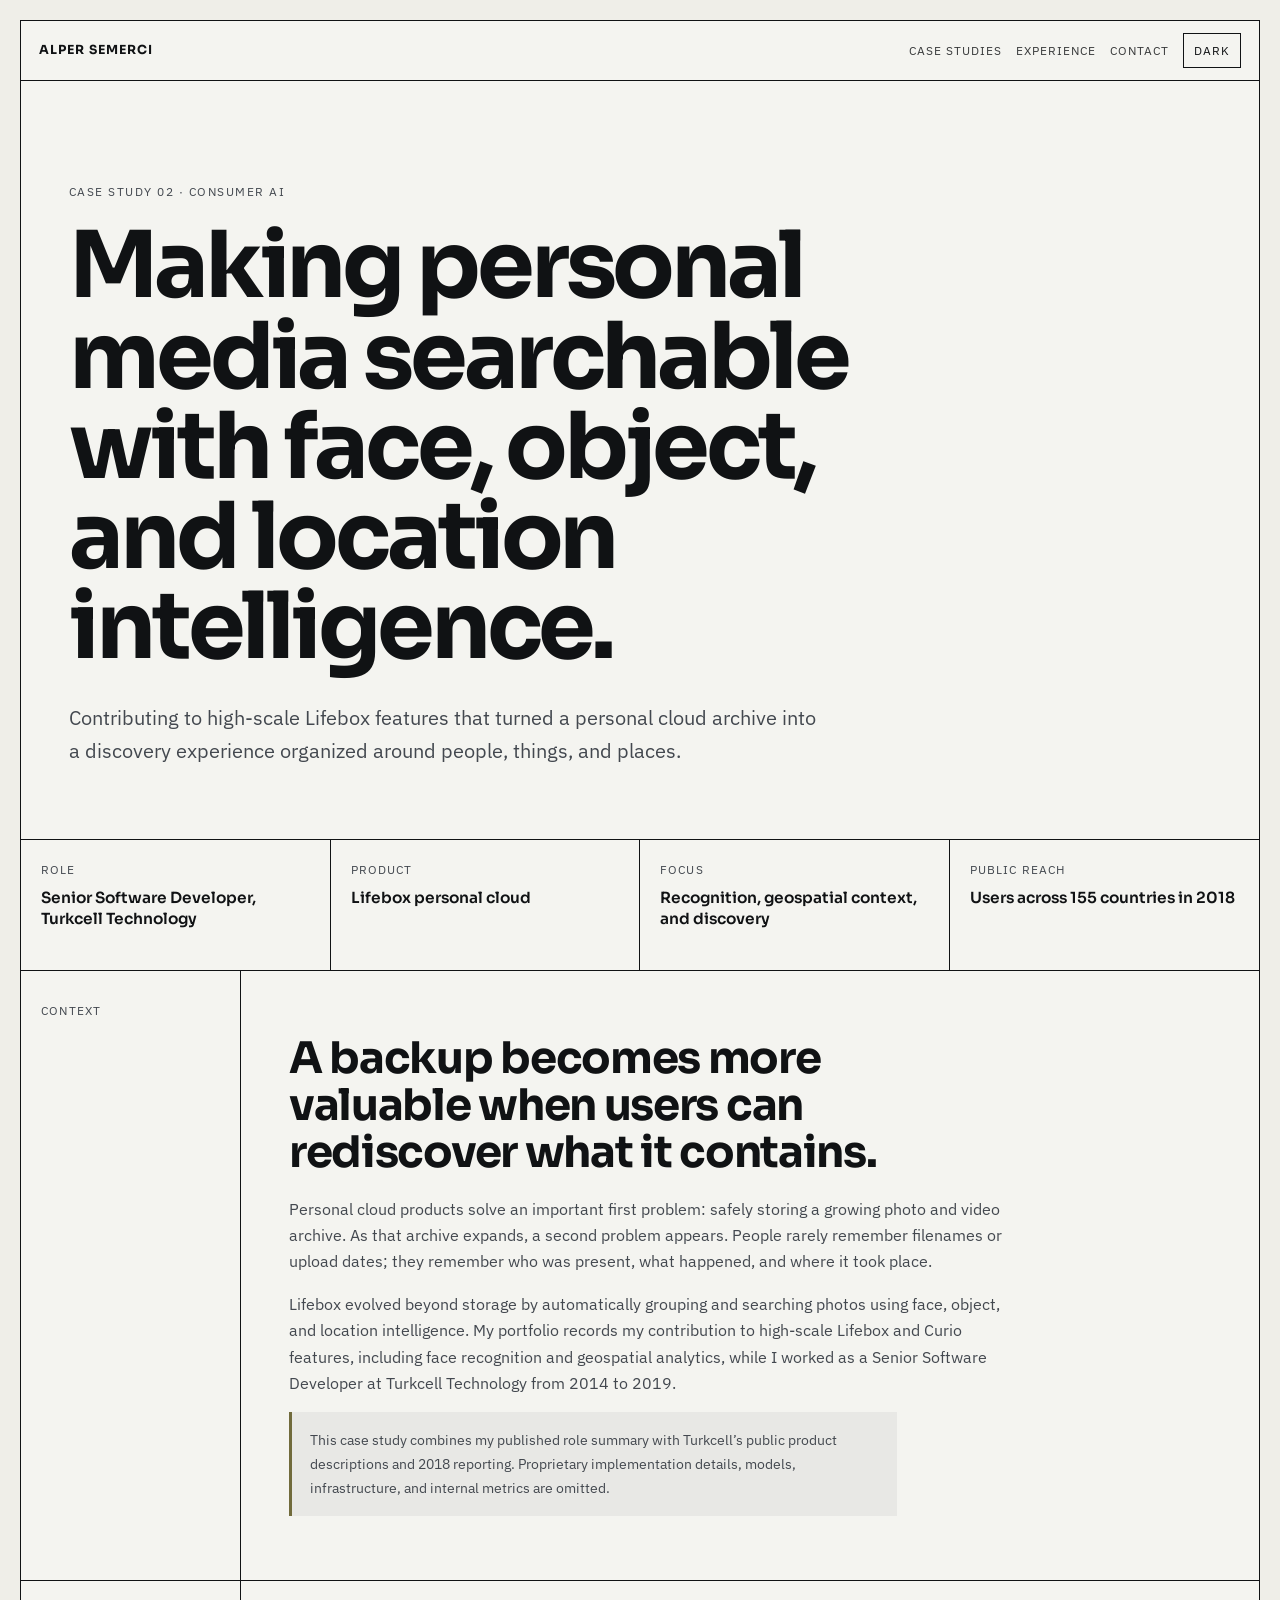
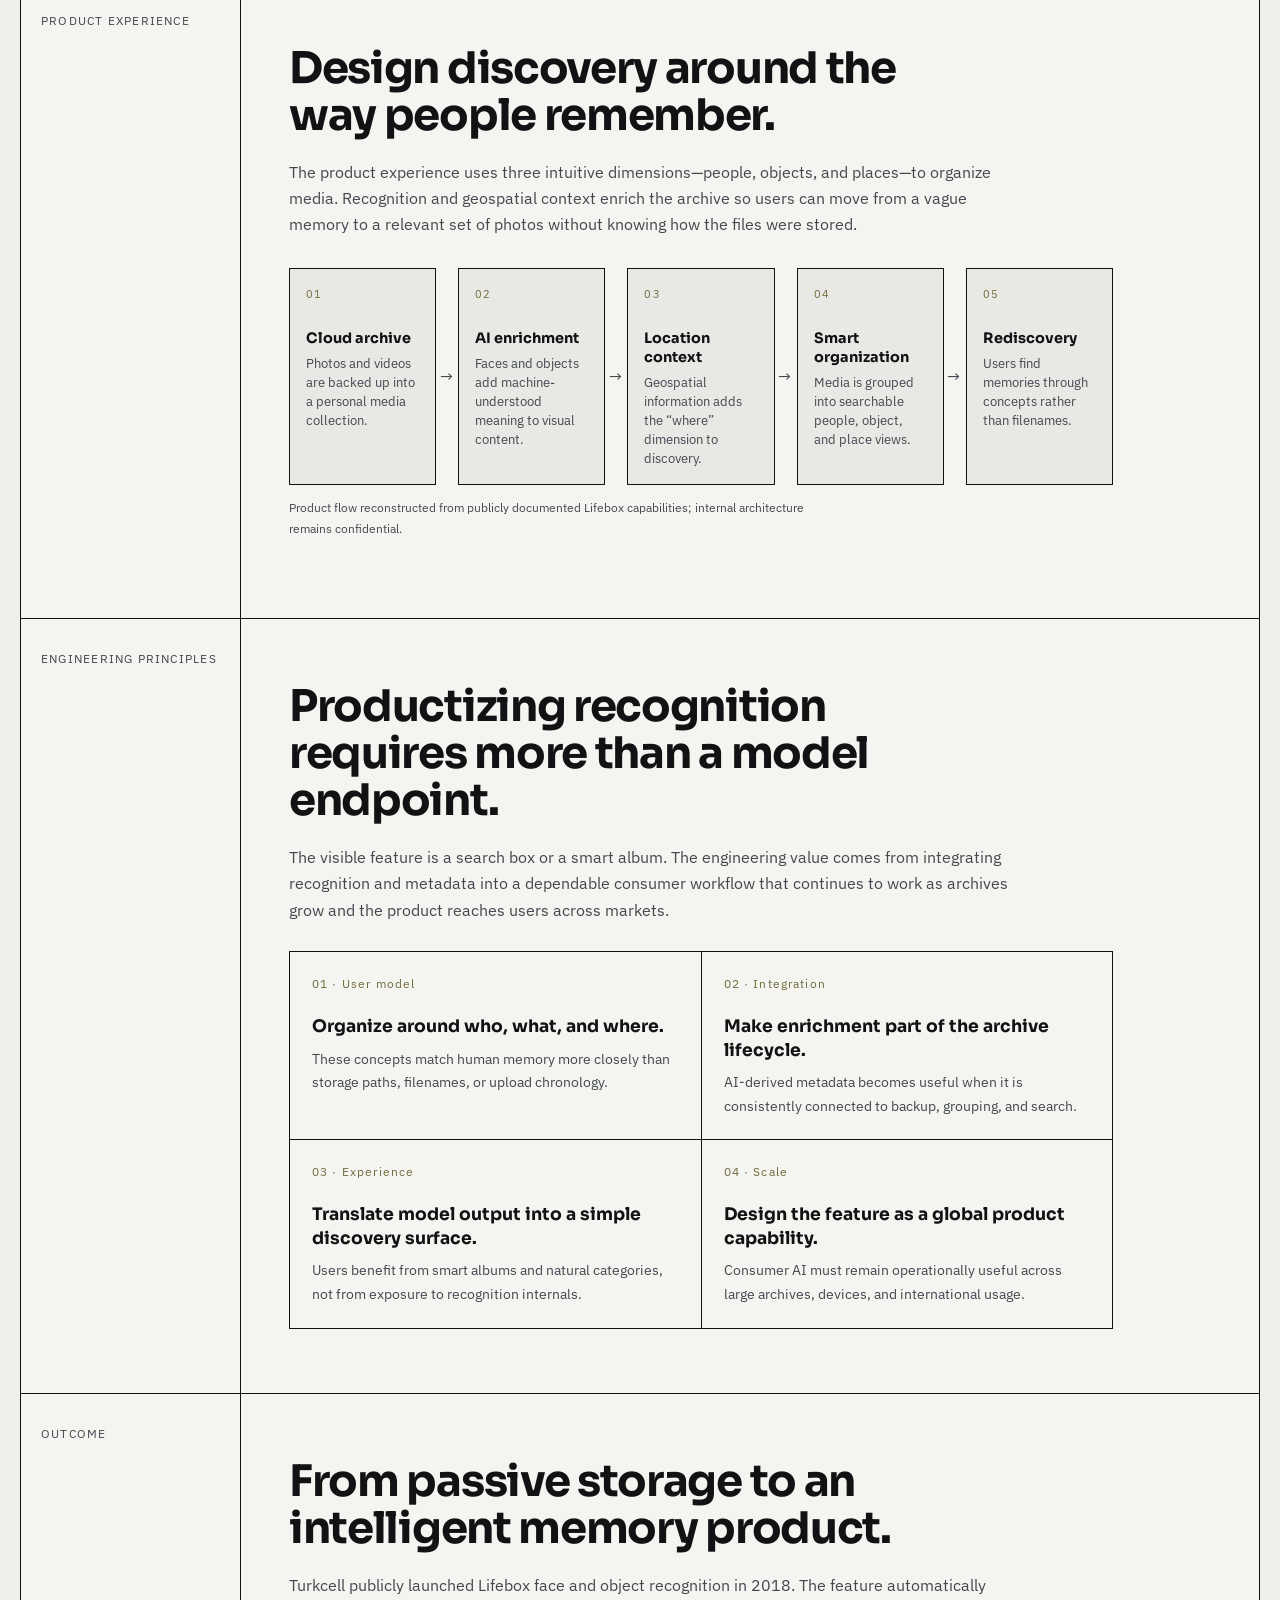
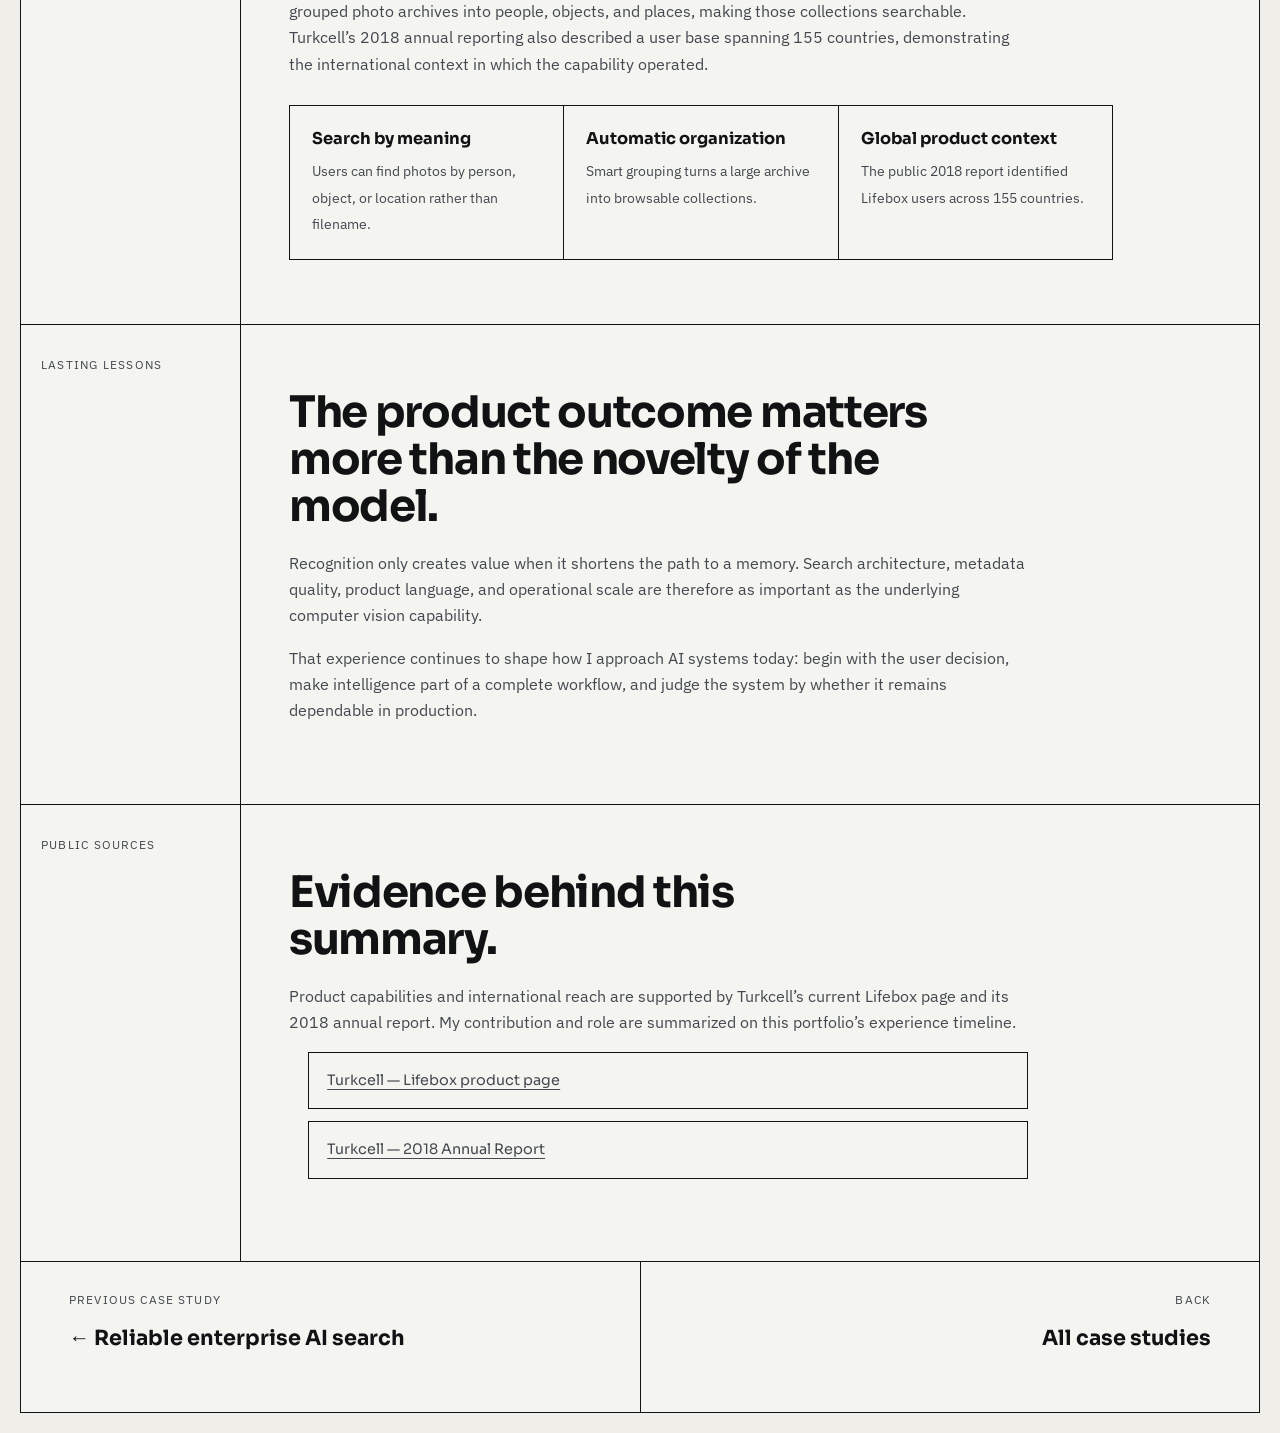
==== case-studies/ai-media-discovery/index.html @ 213cb6ab "Add SEO case studies and clean IDE files" ====
<!doctype html>
<html lang="en">
<head>
  <meta charset="UTF-8" />
  <meta name="viewport" content="width=device-width, initial-scale=1.0" />
  <title>AI Media Discovery at Global Scale Case Study | Alper Semerci</title>
  <meta name="description" content="How Alper Semerci contributed to Lifebox features that made personal media searchable by people, objects, and location for a global user base." />
  <meta name="author" content="Alper Semerci" />
  <meta name="robots" content="index, follow, max-snippet:-1, max-image-preview:large" />
  <meta name="theme-color" content="#efeee8" media="(prefers-color-scheme: light)" />
  <meta name="theme-color" content="#1a1d21" media="(prefers-color-scheme: dark)" />
  <link rel="canonical" href="https://alpersemerci.com/case-studies/ai-media-discovery/" />
  <link rel="icon" href="/favicon.svg" type="image/svg+xml" />

  <meta property="og:type" content="article" />
  <meta property="og:locale" content="en_US" />
  <meta property="og:site_name" content="Alper Semerci" />
  <meta property="og:title" content="AI-Powered Media Discovery at Global Scale | Case Study" />
  <meta property="og:description" content="Turning personal cloud archives into searchable memories through face, object, and location intelligence." />
  <meta property="og:url" content="https://alpersemerci.com/case-studies/ai-media-discovery/" />
  <meta property="og:image" content="https://alpersemerci.com/alper-semerci-og.jpg" />
  <meta property="og:image:width" content="1200" />
  <meta property="og:image:height" content="630" />
  <meta property="og:image:alt" content="Alper Semerci — CTO and AI Platform Engineering Leader" />
  <meta property="article:author" content="Alper Semerci" />
  <meta property="article:published_time" content="2026-07-25" />

  <meta name="twitter:card" content="summary_large_image" />
  <meta name="twitter:title" content="AI-Powered Media Discovery at Global Scale | Case Study" />
  <meta name="twitter:description" content="Turning personal cloud archives into searchable memories through face, object, and location intelligence." />
  <meta name="twitter:image" content="https://alpersemerci.com/alper-semerci-og.jpg" />
  <meta name="twitter:image:alt" content="Alper Semerci — CTO and AI Platform Engineering Leader" />

  <script type="application/ld+json">
    {
      "@context": "https://schema.org",
      "@graph": [
        {
          "@type": "Article",
          "@id": "https://alpersemerci.com/case-studies/ai-media-discovery/#article",
          "url": "https://alpersemerci.com/case-studies/ai-media-discovery/",
          "headline": "Making Personal Media Searchable with Face, Object, and Location Intelligence",
          "description": "How Alper Semerci contributed to Lifebox features that made personal media searchable by people, objects, and location for a global user base.",
          "datePublished": "2026-07-25",
          "dateModified": "2026-07-25",
          "inLanguage": "en",
          "image": "https://alpersemerci.com/alper-semerci-og.jpg",
          "author": {
            "@type": "Person",
            "@id": "https://alpersemerci.com/#person",
            "name": "Alper Semerci",
            "url": "https://alpersemerci.com/"
          },
          "isPartOf": {
            "@type": "WebSite",
            "@id": "https://alpersemerci.com/#website",
            "name": "Alper Semerci",
            "url": "https://alpersemerci.com/"
          },
          "about": [
            "Face recognition",
            "Object recognition",
            "Geospatial search",
            "Personal cloud",
            "Media discovery"
          ]
        },
        {
          "@type": "BreadcrumbList",
          "@id": "https://alpersemerci.com/case-studies/ai-media-discovery/#breadcrumbs",
          "itemListElement": [
            {
              "@type": "ListItem",
              "position": 1,
              "name": "Home",
              "item": "https://alpersemerci.com/"
            },
            {
              "@type": "ListItem",
              "position": 2,
              "name": "AI-Powered Media Discovery",
              "item": "https://alpersemerci.com/case-studies/ai-media-discovery/"
            }
          ]
        }
      ]
    }
  </script>

  <link rel="preconnect" href="https://fonts.googleapis.com" />
  <link rel="preconnect" href="https://fonts.gstatic.com" crossorigin />
  <link href="https://fonts.googleapis.com/css2?family=Sora:wght@600;700&amp;family=IBM+Plex+Sans:wght@400;500;600&amp;display=swap" rel="stylesheet" />
  <link rel="stylesheet" href="../case-study.css" />
</head>
<body>
  <article class="case-shell">
    <header class="case-topbar">
      <a class="case-brand" href="../../">Alper Semerci</a>
      <nav class="case-nav" aria-label="Case study navigation">
        <a href="../../#case-studies">Case studies</a>
        <a href="../../#experience">Experience</a>
        <a href="../../#contact">Contact</a>
        <button id="theme-toggle" class="theme-toggle" type="button" aria-label="Switch theme">Dark</button>
      </nav>
    </header>

    <main>
      <header class="case-hero">
        <p class="case-kicker">Case Study 02 · Consumer AI</p>
        <h1>Making personal media searchable with face, object, and location intelligence.</h1>
        <p class="case-lede">
          Contributing to high-scale Lifebox features that turned a personal cloud archive into a discovery
          experience organized around people, things, and places.
        </p>
      </header>

      <dl class="case-facts">
        <div class="case-fact">
          <dt>Role</dt>
          <dd>Senior Software Developer, Turkcell Technology</dd>
        </div>
        <div class="case-fact">
          <dt>Product</dt>
          <dd>Lifebox personal cloud</dd>
        </div>
        <div class="case-fact">
          <dt>Focus</dt>
          <dd>Recognition, geospatial context, and discovery</dd>
        </div>
        <div class="case-fact">
          <dt>Public reach</dt>
          <dd>Users across 155 countries in 2018</dd>
        </div>
      </dl>

      <section class="case-section" aria-labelledby="context-title">
        <h2 class="case-section-label" id="context-title">Context</h2>
        <div class="case-copy">
          <h2>A backup becomes more valuable when users can rediscover what it contains.</h2>
          <p>
            Personal cloud products solve an important first problem: safely storing a growing photo and video
            archive. As that archive expands, a second problem appears. People rarely remember filenames or upload
            dates; they remember who was present, what happened, and where it took place.
          </p>
          <p>
            Lifebox evolved beyond storage by automatically grouping and searching photos using face, object, and
            location intelligence. My portfolio records my contribution to high-scale Lifebox and Curio features,
            including face recognition and geospatial analytics, while I worked as a Senior Software Developer at
            Turkcell Technology from 2014 to 2019.
          </p>
          <aside class="confidentiality-note">
            This case study combines my published role summary with Turkcell’s public product descriptions and 2018
            reporting. Proprietary implementation details, models, infrastructure, and internal metrics are omitted.
          </aside>
        </div>
      </section>

      <section class="case-section" aria-labelledby="experience-title">
        <h2 class="case-section-label" id="experience-title">Product experience</h2>
        <div class="case-copy">
          <h2>Design discovery around the way people remember.</h2>
          <p>
            The product experience uses three intuitive dimensions—people, objects, and places—to organize media.
            Recognition and geospatial context enrich the archive so users can move from a vague memory to a
            relevant set of photos without knowing how the files were stored.
          </p>

          <div class="flow" role="img" aria-label="Personal media flows from cloud backup through recognition and location enrichment into smart albums, search, and memory rediscovery.">
            <div class="flow-step">
              <span class="flow-index">01</span>
              <strong>Cloud archive</strong>
              <span>Photos and videos are backed up into a personal media collection.</span>
            </div>
            <div class="flow-step">
              <span class="flow-index">02</span>
              <strong>AI enrichment</strong>
              <span>Faces and objects add machine-understood meaning to visual content.</span>
            </div>
            <div class="flow-step">
              <span class="flow-index">03</span>
              <strong>Location context</strong>
              <span>Geospatial information adds the “where” dimension to discovery.</span>
            </div>
            <div class="flow-step">
              <span class="flow-index">04</span>
              <strong>Smart organization</strong>
              <span>Media is grouped into searchable people, object, and place views.</span>
            </div>
            <div class="flow-step">
              <span class="flow-index">05</span>
              <strong>Rediscovery</strong>
              <span>Users find memories through concepts rather than filenames.</span>
            </div>
          </div>
          <p class="flow-caption">
            Product flow reconstructed from publicly documented Lifebox capabilities; internal architecture remains confidential.
          </p>
        </div>
      </section>

      <section class="case-section" aria-labelledby="decisions-title">
        <h2 class="case-section-label" id="decisions-title">Engineering principles</h2>
        <div class="case-copy">
          <h2>Productizing recognition requires more than a model endpoint.</h2>
          <p>
            The visible feature is a search box or a smart album. The engineering value comes from integrating
            recognition and metadata into a dependable consumer workflow that continues to work as archives grow
            and the product reaches users across markets.
          </p>

          <div class="decision-grid">
            <article class="decision">
              <span>01 · User model</span>
              <h3>Organize around who, what, and where.</h3>
              <p>
                These concepts match human memory more closely than storage paths, filenames, or upload chronology.
              </p>
            </article>
            <article class="decision">
              <span>02 · Integration</span>
              <h3>Make enrichment part of the archive lifecycle.</h3>
              <p>
                AI-derived metadata becomes useful when it is consistently connected to backup, grouping, and search.
              </p>
            </article>
            <article class="decision">
              <span>03 · Experience</span>
              <h3>Translate model output into a simple discovery surface.</h3>
              <p>
                Users benefit from smart albums and natural categories, not from exposure to recognition internals.
              </p>
            </article>
            <article class="decision">
              <span>04 · Scale</span>
              <h3>Design the feature as a global product capability.</h3>
              <p>
                Consumer AI must remain operationally useful across large archives, devices, and international usage.
              </p>
            </article>
          </div>
        </div>
      </section>

      <section class="case-section" aria-labelledby="outcomes-title">
        <h2 class="case-section-label" id="outcomes-title">Outcome</h2>
        <div class="case-copy">
          <h2>From passive storage to an intelligent memory product.</h2>
          <p>
            Turkcell publicly launched Lifebox face and object recognition in 2018. The feature automatically grouped
            photo archives into people, objects, and places, making those collections searchable. Turkcell’s 2018
            annual reporting also described a user base spanning 155 countries, demonstrating the international
            context in which the capability operated.
          </p>

          <div class="outcome-grid">
            <div class="outcome">
              <strong>Search by meaning</strong>
              <span>Users can find photos by person, object, or location rather than filename.</span>
            </div>
            <div class="outcome">
              <strong>Automatic organization</strong>
              <span>Smart grouping turns a large archive into browsable collections.</span>
            </div>
            <div class="outcome">
              <strong>Global product context</strong>
              <span>The public 2018 report identified Lifebox users across 155 countries.</span>
            </div>
          </div>
        </div>
      </section>

      <section class="case-section" aria-labelledby="lessons-title">
        <h2 class="case-section-label" id="lessons-title">Lasting lessons</h2>
        <div class="case-copy">
          <h2>The product outcome matters more than the novelty of the model.</h2>
          <p>
            Recognition only creates value when it shortens the path to a memory. Search architecture, metadata
            quality, product language, and operational scale are therefore as important as the underlying computer
            vision capability.
          </p>
          <p>
            That experience continues to shape how I approach AI systems today: begin with the user decision, make
            intelligence part of a complete workflow, and judge the system by whether it remains dependable in
            production.
          </p>
        </div>
      </section>

      <section class="case-section" aria-labelledby="sources-title">
        <h2 class="case-section-label" id="sources-title">Public sources</h2>
        <div class="case-copy">
          <h2>Evidence behind this summary.</h2>
          <p>
            Product capabilities and international reach are supported by Turkcell’s current Lifebox page and its
            2018 annual report. My contribution and role are summarized on this portfolio’s experience timeline.
          </p>
          <ul class="source-list">
            <li>
              <a href="https://www.turkcell.com.tr/servisler/uygulamalar/lifebox" target="_blank" rel="noopener noreferrer">
                Turkcell — Lifebox product page
              </a>
            </li>
            <li>
              <a href="https://s2.turkcell.com.tr/hakkimizda/tr/yatirimciiliskileri/InvestorReportLibrary/Turkcell-FR2018-TR.pdf" target="_blank" rel="noopener noreferrer">
                Turkcell — 2018 Annual Report
              </a>
            </li>
          </ul>
        </div>
      </section>
    </main>

    <footer class="case-footer">
      <a href="../reliable-enterprise-ai-search/">
        <span>Previous case study</span>
        <strong>← Reliable enterprise AI search</strong>
      </a>
      <a href="../../#case-studies">
        <span>Back</span>
        <strong>All case studies</strong>
      </a>
    </footer>
  </article>

  <script src="../case-study.js"></script>
</body>
</html>
---- case-studies/case-study.css ----
:root {
  color-scheme: light;
  --bg: #efeee8;
  --ink: #101214;
  --muted: #43484f;
  --line: #101214;
  --panel: rgba(255, 255, 255, 0.32);
  --soft: rgba(16, 18, 20, 0.05);
  --accent: #716b3c;
  --max: 1240px;
  --pad: clamp(20px, 4vw, 48px);
}

html[data-theme="dark"] {
  color-scheme: dark;
  --bg: #1a1d21;
  --ink: #f2f3f5;
  --muted: #c1c7d0;
  --line: rgba(242, 243, 245, 0.78);
  --panel: rgba(31, 34, 38, 0.9);
  --soft: rgba(242, 243, 245, 0.06);
  --accent: #d0c98a;
}

* {
  box-sizing: border-box;
  margin: 0;
  padding: 0;
  border-radius: 0;
}

html {
  scroll-behavior: smooth;
}

body {
  min-height: 100vh;
  padding: 20px;
  background: var(--bg);
  color: var(--ink);
  font-family: "IBM Plex Sans", sans-serif;
  line-height: 1.65;
  transition: background-color 0.25s ease, color 0.25s ease;
}

a {
  color: inherit;
}

.case-shell {
  max-width: var(--max);
  margin: 0 auto;
  border: 1px solid var(--line);
  background: var(--panel);
  transition: background-color 0.25s ease, border-color 0.25s ease;
}

.case-topbar {
  display: flex;
  align-items: center;
  justify-content: space-between;
  gap: 18px;
  padding: 12px 18px;
  border-bottom: 1px solid var(--line);
  font-size: 0.78rem;
  letter-spacing: 0.08em;
  text-transform: uppercase;
}

.case-brand {
  font-family: "Sora", sans-serif;
  font-weight: 700;
  text-decoration: none;
}

.case-nav {
  display: flex;
  align-items: center;
  justify-content: flex-end;
  gap: 14px;
  flex-wrap: wrap;
}

.case-nav a {
  text-decoration: none;
  opacity: 0.82;
}

.case-nav a:hover,
.case-nav a:focus-visible {
  opacity: 1;
  text-decoration: underline;
  text-underline-offset: 4px;
}

.theme-toggle {
  border: 1px solid var(--line);
  background: transparent;
  color: var(--ink);
  padding: 6px 10px;
  font: inherit;
  letter-spacing: inherit;
  text-transform: inherit;
  cursor: pointer;
}

.theme-toggle:hover,
.theme-toggle:focus-visible {
  opacity: 0.72;
}

.case-hero {
  padding: clamp(44px, 8vw, 100px) var(--pad) clamp(36px, 6vw, 72px);
  border-bottom: 1px solid var(--line);
}

.case-kicker {
  margin-bottom: 20px;
  color: var(--muted);
  font-size: 0.78rem;
  letter-spacing: 0.12em;
  text-transform: uppercase;
}

.case-hero h1 {
  max-width: 13ch;
  font-family: "Sora", sans-serif;
  font-size: clamp(2.7rem, 7.2vw, 6.7rem);
  line-height: 0.98;
  letter-spacing: -0.045em;
}

.case-lede {
  max-width: 760px;
  margin-top: 28px;
  color: var(--muted);
  font-size: clamp(1rem, 2vw, 1.25rem);
}

.case-facts {
  display: grid;
  grid-template-columns: repeat(4, minmax(0, 1fr));
  border-bottom: 1px solid var(--line);
}

.case-fact {
  min-height: 130px;
  padding: 20px;
  border-right: 1px solid var(--line);
}

.case-fact:last-child {
  border-right: 0;
}

.case-fact dt {
  margin-bottom: 8px;
  color: var(--muted);
  font-size: 0.72rem;
  letter-spacing: 0.1em;
  text-transform: uppercase;
}

.case-fact dd {
  font-family: "Sora", sans-serif;
  font-size: 0.96rem;
  font-weight: 600;
  line-height: 1.4;
}

.case-section {
  display: grid;
  grid-template-columns: 220px 1fr;
  border-bottom: 1px solid var(--line);
}

.case-section-label {
  padding: 30px 20px;
  border-right: 1px solid var(--line);
  color: var(--muted);
  font-size: 0.76rem;
  font-weight: 400;
  letter-spacing: 0.1em;
  text-transform: uppercase;
}

.case-copy {
  max-width: 920px;
  padding: clamp(30px, 5vw, 64px) var(--pad);
}

.case-copy h2 {
  max-width: 20ch;
  margin-bottom: 20px;
  font-family: "Sora", sans-serif;
  font-size: clamp(1.65rem, 3.4vw, 3rem);
  line-height: 1.08;
  letter-spacing: -0.03em;
}

.case-copy h3 {
  margin: 30px 0 10px;
  font-family: "Sora", sans-serif;
  font-size: 1.08rem;
  line-height: 1.35;
}

.case-copy p {
  max-width: 74ch;
  margin-bottom: 16px;
  color: var(--muted);
}

.case-copy ul {
  max-width: 72ch;
  margin: 0 0 18px 1.2rem;
  color: var(--muted);
}

.case-copy li {
  margin-bottom: 10px;
  padding-left: 5px;
}

.case-copy strong {
  color: var(--ink);
}

.confidentiality-note {
  max-width: 76ch;
  padding: 16px 18px;
  border-left: 3px solid var(--accent);
  background: var(--soft);
  color: var(--muted);
  font-size: 0.9rem;
}

.flow {
  display: grid;
  grid-template-columns: repeat(5, minmax(0, 1fr));
  gap: 22px;
  margin: 30px 0 12px;
}

.flow-step {
  position: relative;
  min-height: 145px;
  padding: 16px;
  border: 1px solid var(--line);
  background: var(--soft);
}

.flow-step:not(:last-child)::after {
  content: "→";
  position: absolute;
  top: 50%;
  right: -19px;
  width: 16px;
  color: var(--muted);
  font-size: 1rem;
  text-align: center;
  transform: translateY(-50%);
}

.flow-index {
  display: block;
  margin-bottom: 26px;
  color: var(--accent);
  font-size: 0.7rem;
  letter-spacing: 0.1em;
}

.flow-step strong {
  display: block;
  margin-bottom: 6px;
  font-family: "Sora", sans-serif;
  font-size: 0.9rem;
  line-height: 1.3;
}

.flow-step span:last-child {
  display: block;
  color: var(--muted);
  font-size: 0.82rem;
  line-height: 1.45;
}

.flow-caption {
  color: var(--muted);
  font-size: 0.78rem;
}

.decision-grid {
  display: grid;
  grid-template-columns: repeat(2, minmax(0, 1fr));
  margin-top: 28px;
  border-top: 1px solid var(--line);
  border-left: 1px solid var(--line);
}

.decision {
  min-height: 170px;
  padding: 22px;
  border-right: 1px solid var(--line);
  border-bottom: 1px solid var(--line);
}

.decision span {
  display: block;
  margin-bottom: 22px;
  color: var(--accent);
  font-size: 0.72rem;
  letter-spacing: 0.1em;
}

.decision h3 {
  margin: 0 0 8px;
}

.decision p {
  margin: 0;
  font-size: 0.9rem;
}

.outcome-grid {
  display: grid;
  grid-template-columns: repeat(3, minmax(0, 1fr));
  margin-top: 28px;
  border-top: 1px solid var(--line);
  border-left: 1px solid var(--line);
}

.outcome {
  min-height: 150px;
  padding: 22px;
  border-right: 1px solid var(--line);
  border-bottom: 1px solid var(--line);
}

.outcome strong {
  display: block;
  margin-bottom: 8px;
  font-family: "Sora", sans-serif;
  font-size: 1.02rem;
  line-height: 1.3;
}

.outcome span {
  color: var(--muted);
  font-size: 0.88rem;
}

.source-list {
  display: grid;
  gap: 12px;
  margin: 22px 0 0;
  list-style: none;
}

.source-list li {
  margin: 0;
  padding: 0;
}

.source-list a {
  display: block;
  padding: 16px 18px;
  border: 1px solid var(--line);
  font-family: "Sora", sans-serif;
  font-size: 0.9rem;
  text-decoration-thickness: 1px;
  text-underline-offset: 4px;
}

.source-list a:hover,
.source-list a:focus-visible {
  background: var(--soft);
}

.case-footer {
  display: grid;
  grid-template-columns: 1fr 1fr;
}

.case-footer a {
  min-height: 150px;
  padding: 28px var(--pad);
  text-decoration: none;
}

.case-footer a + a {
  border-left: 1px solid var(--line);
  text-align: right;
}

.case-footer span {
  display: block;
  margin-bottom: 12px;
  color: var(--muted);
  font-size: 0.72rem;
  letter-spacing: 0.1em;
  text-transform: uppercase;
}

.case-footer strong {
  font-family: "Sora", sans-serif;
  font-size: clamp(1rem, 2vw, 1.3rem);
}

.case-footer a:hover,
.case-footer a:focus-visible {
  background: var(--soft);
}

@media (max-width: 900px) {
  body {
    padding: 10px;
  }

  .case-topbar {
    align-items: flex-start;
    flex-direction: column;
  }

  .case-nav {
    justify-content: flex-start;
  }

  .case-facts {
    grid-template-columns: repeat(2, minmax(0, 1fr));
  }

  .case-fact:nth-child(2) {
    border-right: 0;
  }

  .case-fact:nth-child(-n + 2) {
    border-bottom: 1px solid var(--line);
  }

  .case-section {
    grid-template-columns: 1fr;
  }

  .case-section-label {
    padding: 16px 20px;
    border-right: 0;
    border-bottom: 1px solid var(--line);
  }

  .flow {
    grid-template-columns: 1fr;
    gap: 24px;
  }

  .flow-step {
    min-height: auto;
  }

  .flow-step:not(:last-child)::after {
    content: "↓";
    top: auto;
    right: auto;
    bottom: -23px;
    left: 50%;
    transform: translateX(-50%);
  }
}

@media (max-width: 620px) {
  .case-hero h1 {
    font-size: clamp(2.5rem, 13vw, 4.4rem);
  }

  .case-facts,
  .decision-grid,
  .outcome-grid,
  .case-footer {
    grid-template-columns: 1fr;
  }

  .case-fact {
    min-height: auto;
    border-right: 0;
    border-bottom: 1px solid var(--line);
  }

  .case-fact:last-child {
    border-bottom: 0;
  }

  .case-footer a + a {
    border-top: 1px solid var(--line);
    border-left: 0;
    text-align: left;
  }
}

@media print {
  :root,
  html[data-theme="dark"] {
    --bg: #ffffff;
    --ink: #000000;
    --muted: #2b2f33;
    --line: #000000;
    --panel: #ffffff;
    --soft: #f4f4f4;
  }

  body {
    padding: 0;
  }

  .case-shell {
    max-width: none;
    border: 0;
  }

  .theme-toggle {
    display: none;
  }

  .case-section,
  .decision,
  .outcome,
  .flow-step {
    break-inside: avoid;
  }
}
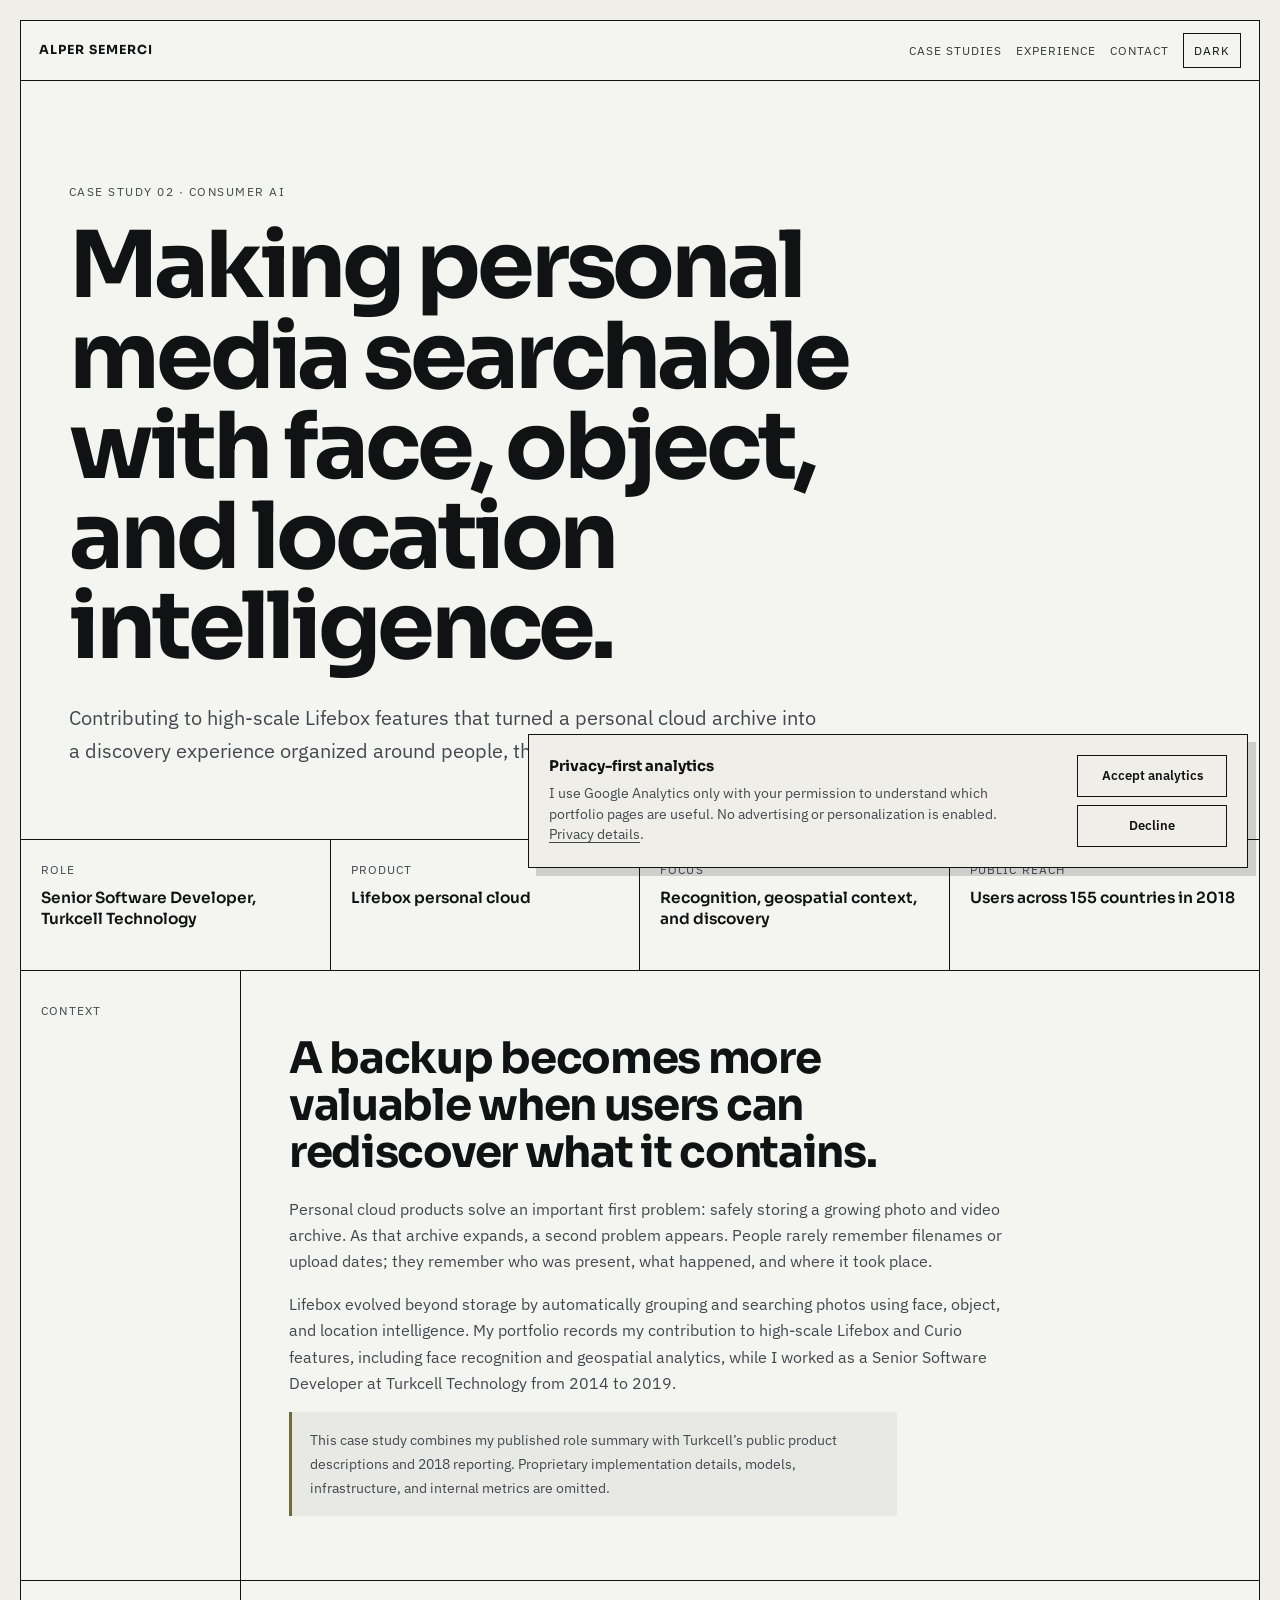
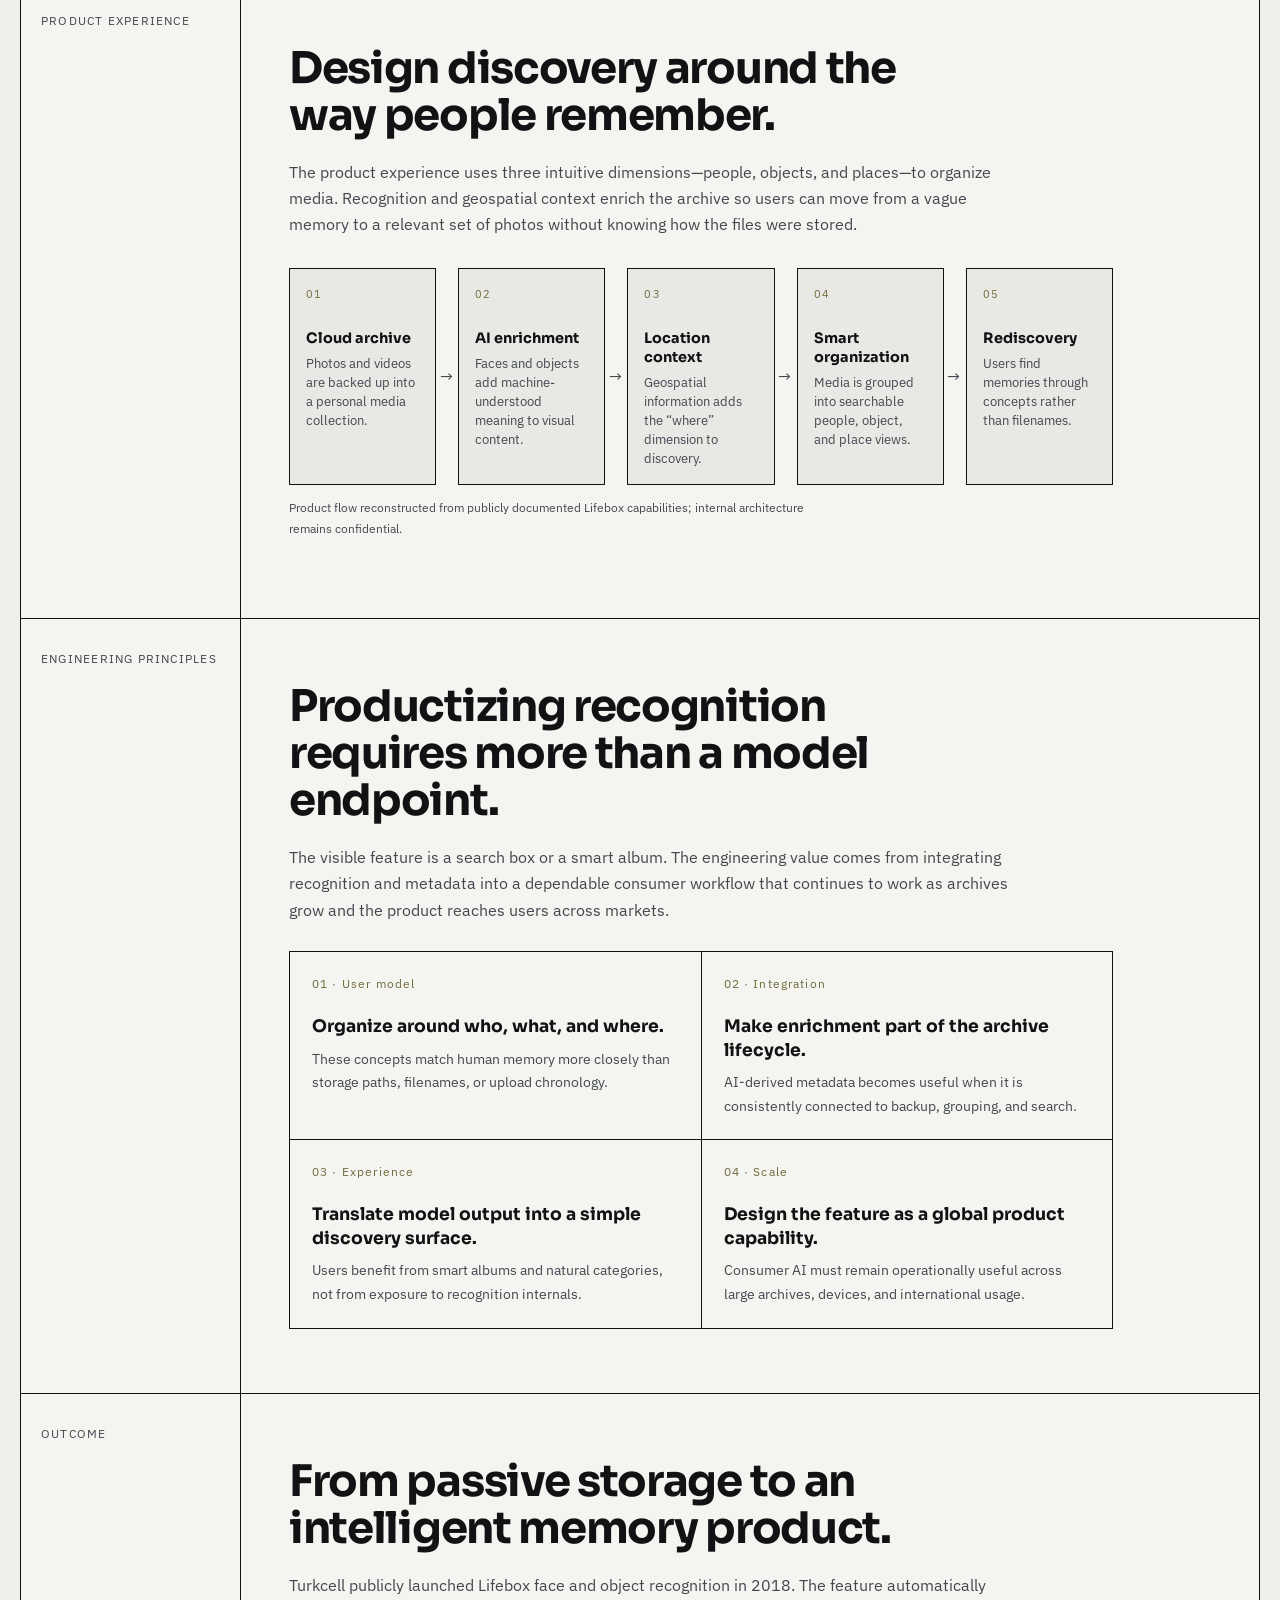
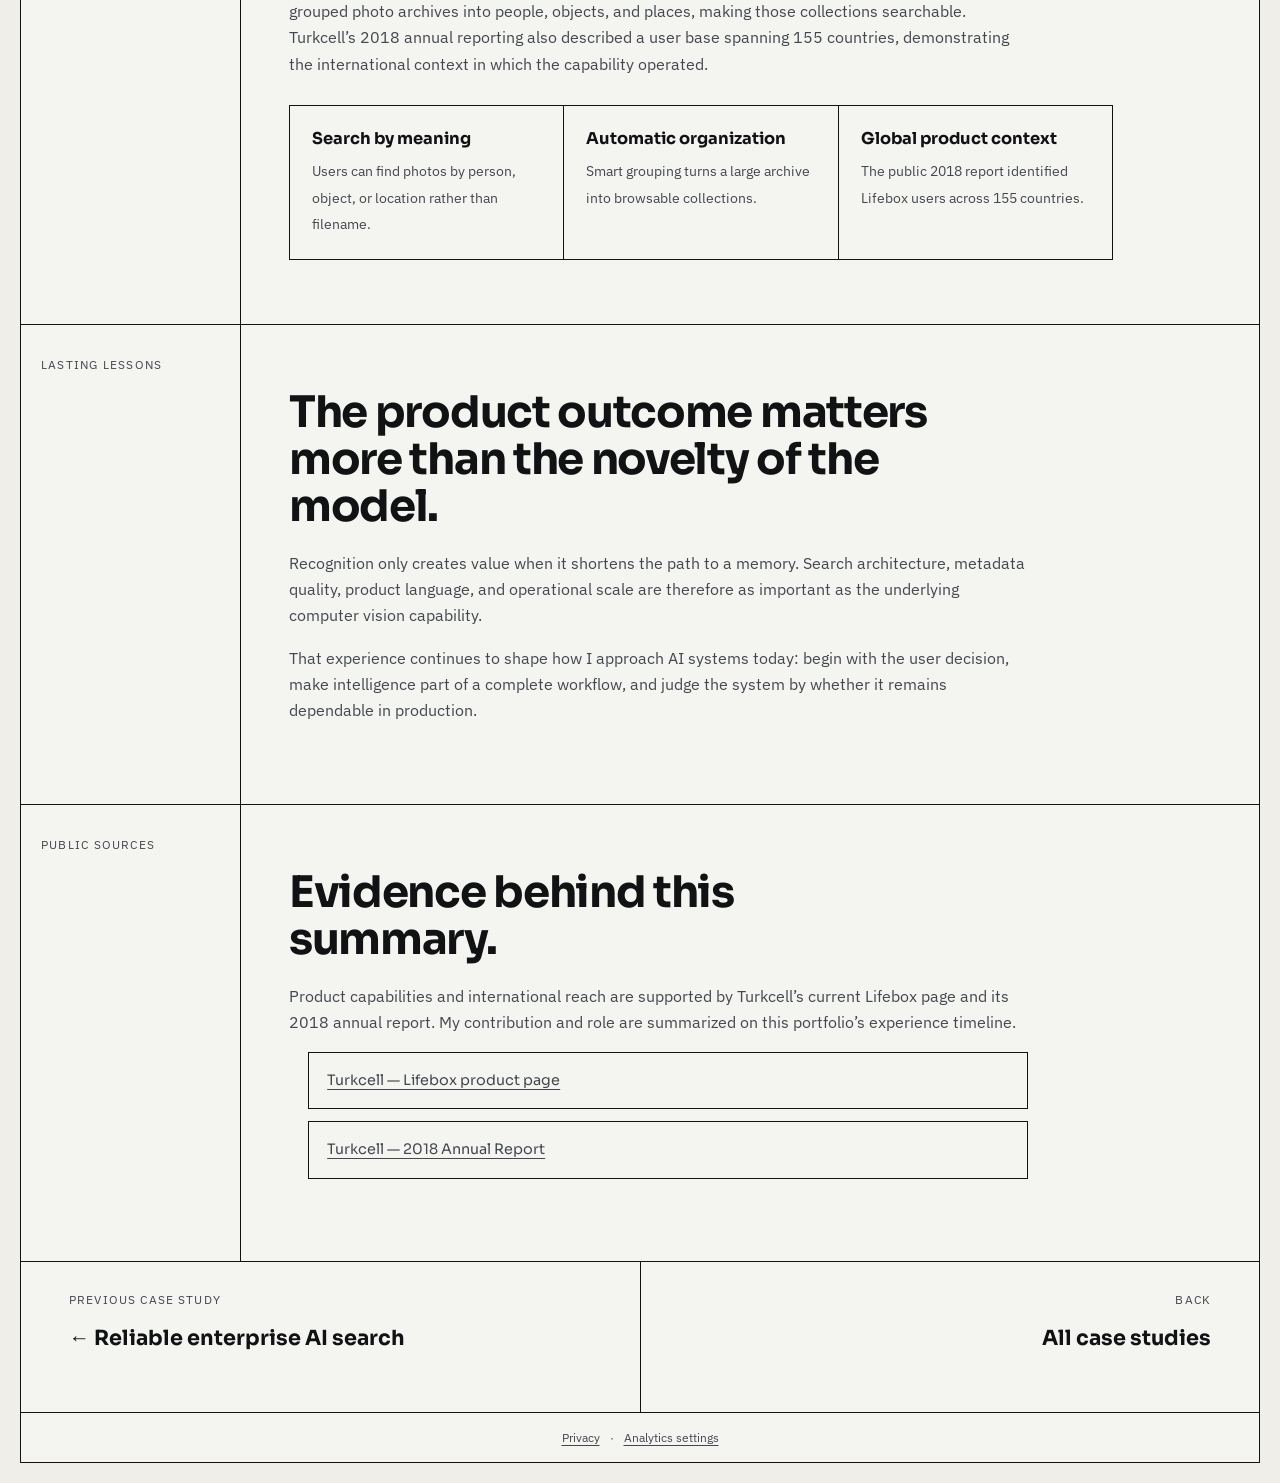
==== commit d5bf48c1: "Add privacy-first portfolio analytics" ====
--- a/case-studies/ai-media-discovery/index.html
+++ b/case-studies/ai-media-discovery/index.html
@@ -91,6 +91,7 @@
   <link rel="preconnect" href="https://fonts.gstatic.com" crossorigin />
   <link href="https://fonts.googleapis.com/css2?family=Sora:wght@600;700&amp;family=IBM+Plex+Sans:wght@400;500;600&amp;display=swap" rel="stylesheet" />
   <link rel="stylesheet" href="../case-study.css" />
+  <link rel="stylesheet" href="../../analytics.css" />
 </head>
 <body>
   <article class="case-shell">
@@ -320,8 +321,14 @@
         <strong>All case studies</strong>
       </a>
     </footer>
+    <div class="case-legal">
+      <a class="privacy-link" href="../../privacy/">Privacy</a>
+      <span aria-hidden="true">·</span>
+      <button class="analytics-settings" type="button" data-analytics-settings>Analytics settings</button>
+    </div>
   </article>
 
   <script src="../case-study.js"></script>
+  <script src="../../analytics.js"></script>
 </body>
 </html>
--- a/case-studies/case-study.css
+++ b/case-studies/case-study.css
@@ -382,6 +382,22 @@
   grid-template-columns: 1fr 1fr;
 }
 
+.case-legal {
+  display: flex;
+  align-items: center;
+  justify-content: center;
+  gap: 10px;
+  padding: 14px 18px;
+  border-top: 1px solid var(--line);
+  color: var(--muted);
+  font-size: 0.78rem;
+}
+
+.case-legal a {
+  color: inherit;
+  text-underline-offset: 3px;
+}
+
 .case-footer a {
   min-height: 150px;
   padding: 28px var(--pad);
--- a/analytics.css
+++ b/analytics.css
@@ -0,0 +1,112 @@
+.analytics-consent {
+  position: fixed;
+  right: clamp(16px, 3vw, 32px);
+  bottom: clamp(16px, 3vw, 32px);
+  z-index: 1000;
+  display: grid;
+  grid-template-columns: minmax(0, 1fr) auto;
+  gap: 22px;
+  width: min(720px, calc(100vw - 32px));
+  padding: 20px;
+  border: 1px solid var(--line, #101214);
+  background: var(--bg, #efeee8);
+  color: var(--ink, #101214);
+  box-shadow: 8px 8px 0 rgba(16, 18, 20, 0.16);
+  font-family: "IBM Plex Sans", sans-serif;
+  line-height: 1.5;
+}
+
+.analytics-consent[hidden] {
+  display: none;
+}
+
+.analytics-consent__copy strong {
+  display: block;
+  margin-bottom: 6px;
+  font-family: "Sora", sans-serif;
+  font-size: 0.92rem;
+}
+
+.analytics-consent__copy p {
+  max-width: 58ch;
+  margin: 0;
+  color: var(--muted, #43484f);
+  font-size: 0.86rem;
+}
+
+.analytics-consent__copy a {
+  color: inherit;
+  text-underline-offset: 3px;
+}
+
+.analytics-consent__status:empty {
+  display: none;
+}
+
+.analytics-consent__status {
+  margin-top: 7px !important;
+  font-weight: 600;
+}
+
+.analytics-consent__actions {
+  display: grid;
+  align-content: center;
+  gap: 8px;
+  min-width: 150px;
+}
+
+.analytics-consent__actions button,
+.analytics-settings {
+  border: 1px solid var(--line, #101214);
+  background: transparent;
+  color: inherit;
+  font: inherit;
+  cursor: pointer;
+}
+
+.analytics-consent__actions button {
+  min-height: 42px;
+  padding: 8px 12px;
+  font-size: 0.82rem;
+  font-weight: 600;
+}
+
+.analytics-consent__actions button:hover,
+.analytics-consent__actions button:focus-visible,
+.analytics-settings:hover,
+.analytics-settings:focus-visible {
+  background: var(--ink, #101214);
+  color: var(--bg, #efeee8);
+}
+
+.analytics-consent__actions button:focus-visible,
+.analytics-settings:focus-visible {
+  outline: 3px solid var(--accent, #716b3c);
+  outline-offset: 2px;
+}
+
+.analytics-settings {
+  padding: 0;
+  border: 0;
+  text-decoration: underline;
+  text-underline-offset: 3px;
+}
+
+@media (max-width: 680px) {
+  .analytics-consent {
+    grid-template-columns: 1fr;
+    gap: 16px;
+  }
+
+  .analytics-consent__actions {
+    grid-template-columns: 1fr 1fr;
+  }
+}
+
+@media print {
+  .analytics-consent,
+  .analytics-settings,
+  .privacy-link {
+    display: none !important;
+  }
+}
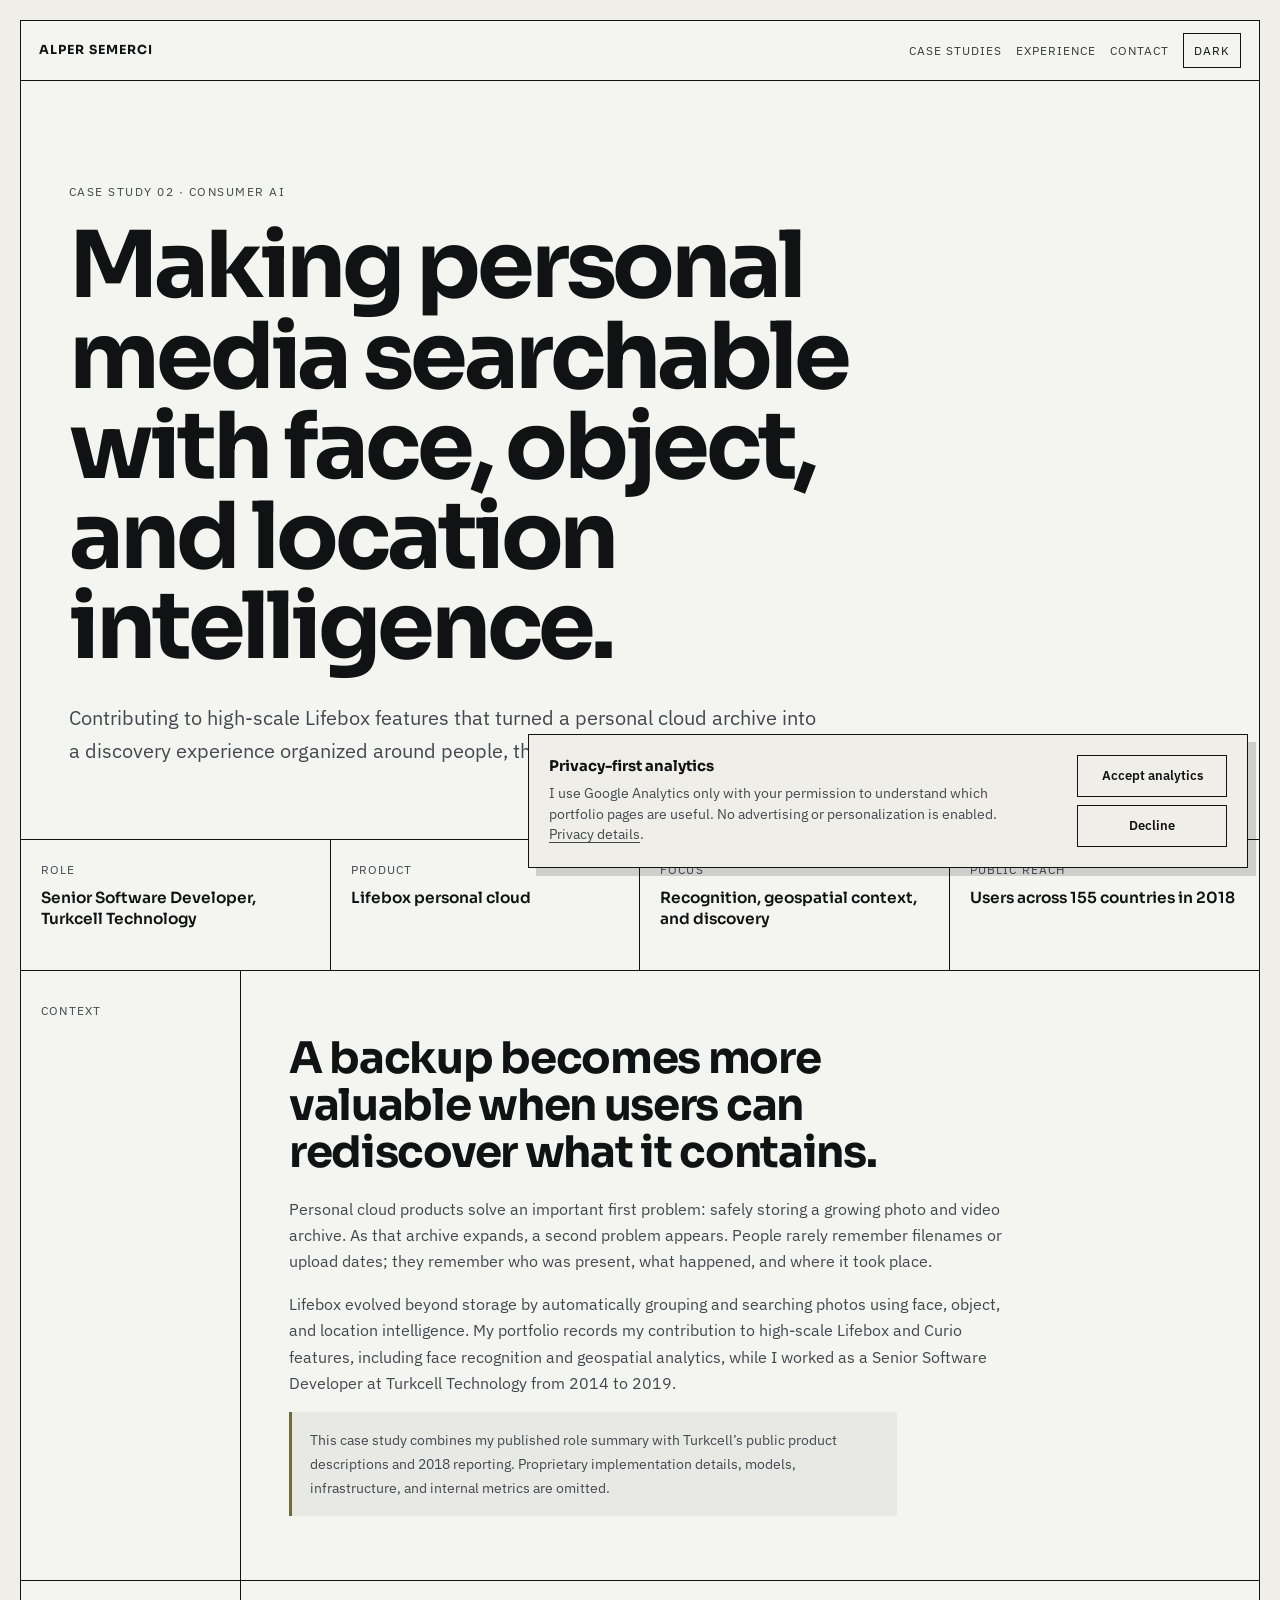
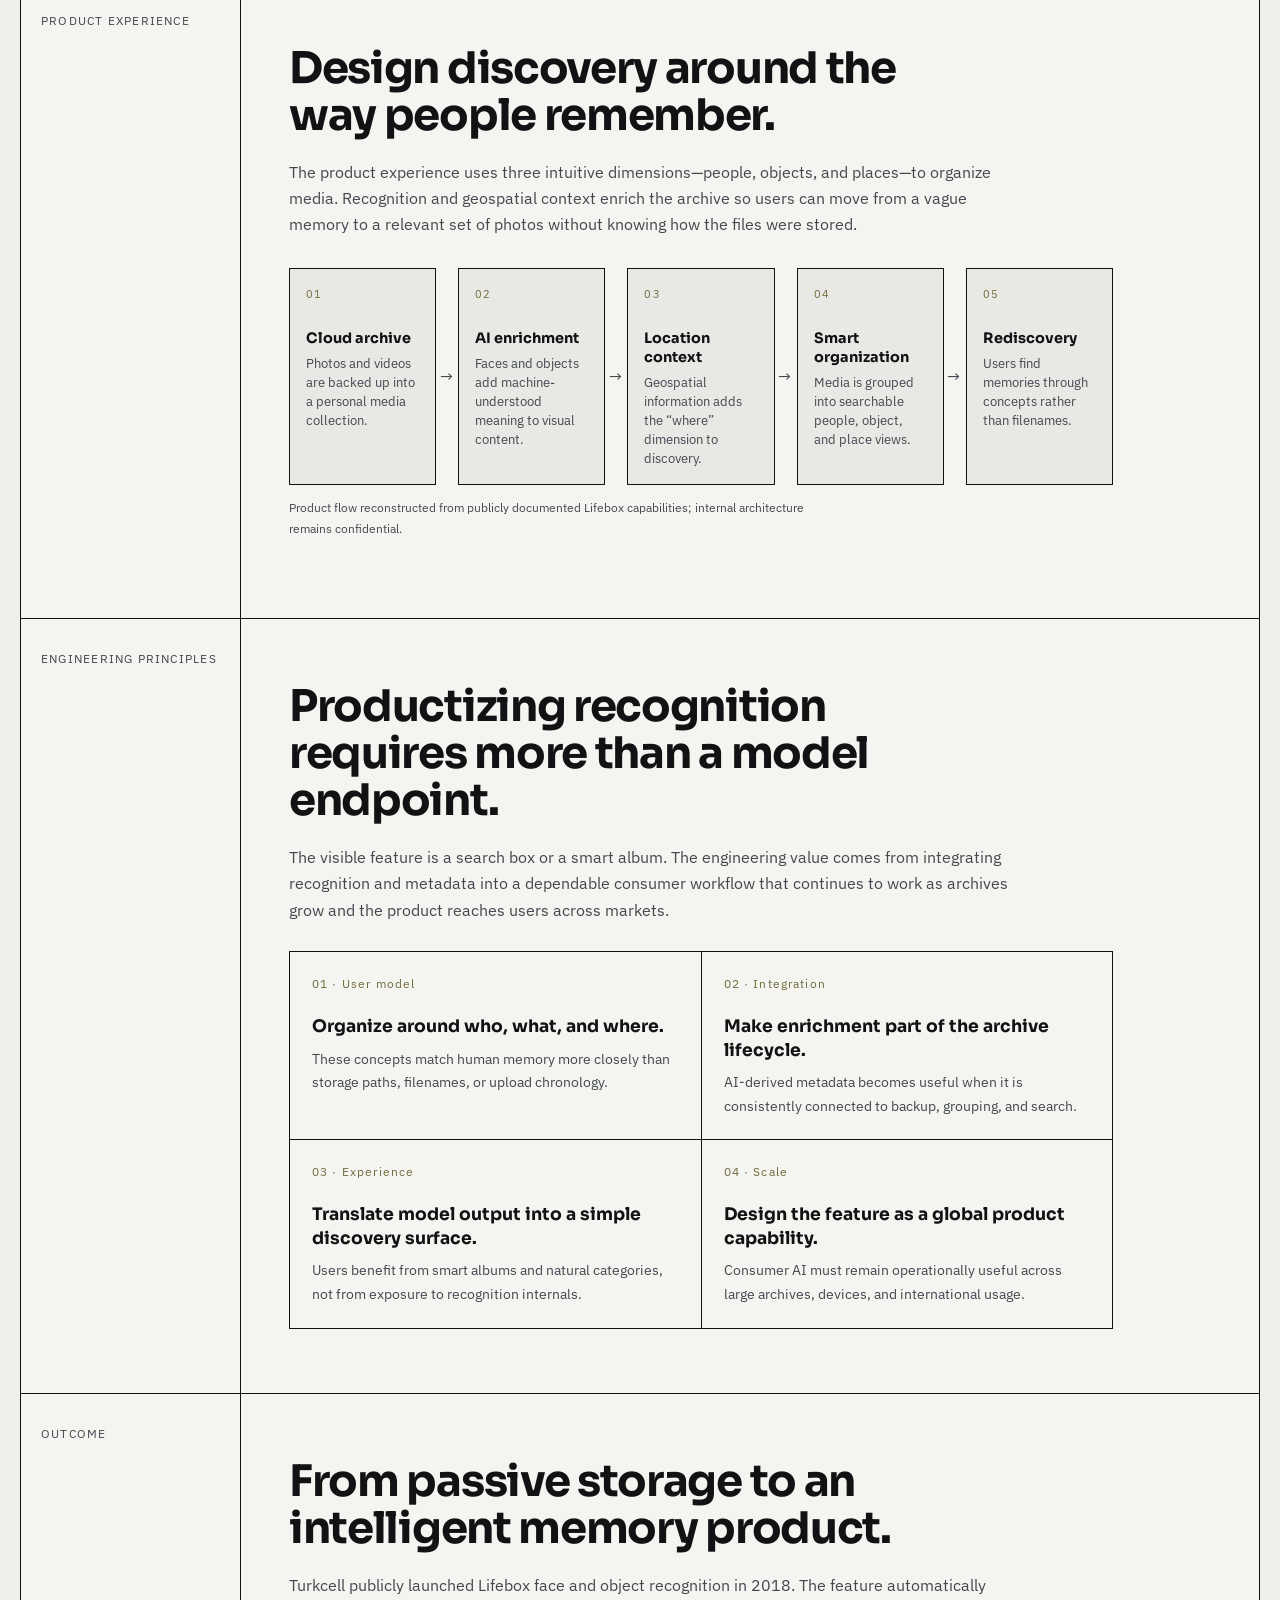
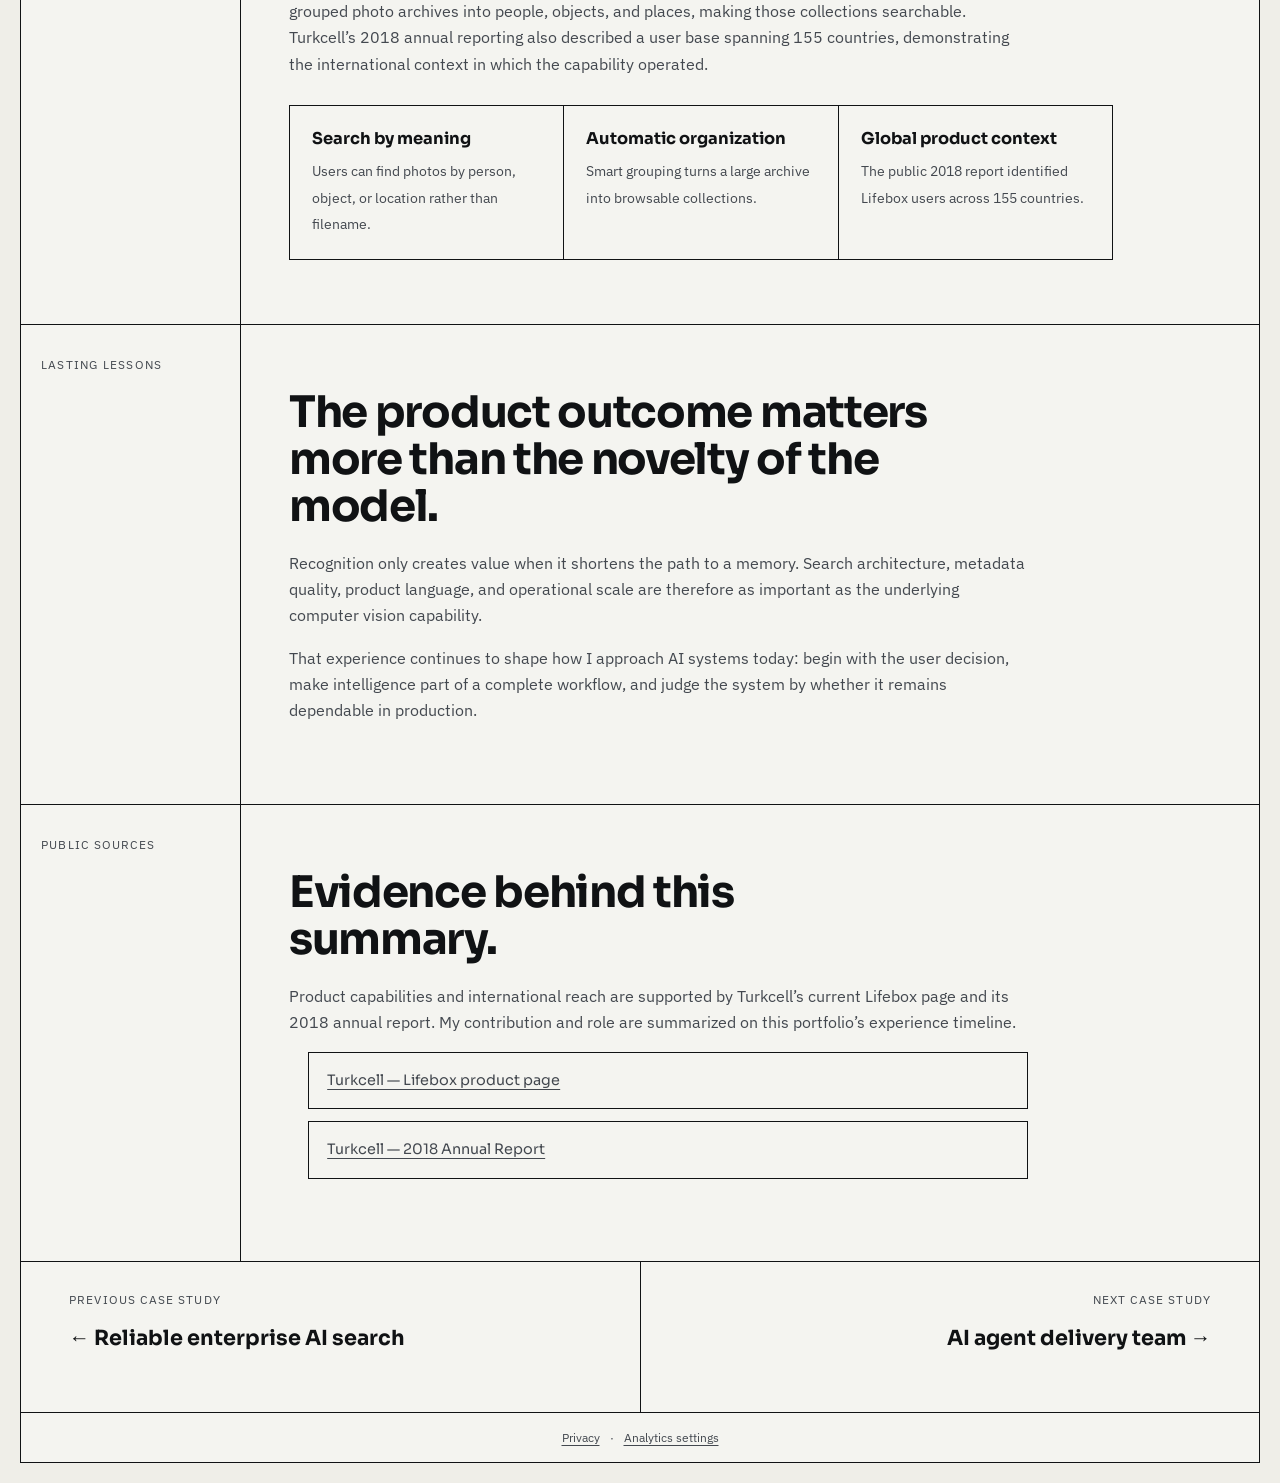
==== commit 8276abca: "Add AI agent delivery team case study Add a third case study on the six-role AI agent team, illustra" ====
--- a/case-studies/ai-media-discovery/index.html
+++ b/case-studies/ai-media-discovery/index.html
@@ -316,9 +316,9 @@
         <span>Previous case study</span>
         <strong>← Reliable enterprise AI search</strong>
       </a>
-      <a href="../../#case-studies">
-        <span>Back</span>
-        <strong>All case studies</strong>
+      <a href="../ai-agent-delivery-team/">
+        <span>Next case study</span>
+        <strong>AI agent delivery team →</strong>
       </a>
     </footer>
     <div class="case-legal">
--- a/case-studies/case-study.css
+++ b/case-studies/case-study.css
@@ -185,6 +185,7 @@
 }
 
 .case-copy {
+  min-width: 0;
   max-width: 920px;
   padding: clamp(30px, 5vw, 64px) var(--pad);
 }
@@ -348,6 +349,110 @@
 .outcome span {
   color: var(--muted);
   font-size: 0.88rem;
+}
+
+.case-hero-split {
+  display: grid;
+  grid-template-columns: minmax(0, 1fr) auto;
+  align-items: end;
+  gap: clamp(20px, 4vw, 56px);
+}
+
+.case-mascot {
+  display: block;
+  width: clamp(120px, 15vw, 190px);
+  height: auto;
+}
+
+.case-figure {
+  max-width: 100%;
+  margin: 30px 0 22px;
+}
+
+.case-figure-frame {
+  display: block;
+  padding: clamp(8px, 1.5vw, 16px);
+  border: 1px solid var(--line);
+  background: #eeeef2;
+  overflow-x: auto;
+}
+
+.case-figure-plain .case-figure-frame {
+  background: #ffffff;
+}
+
+.case-figure img {
+  display: block;
+  width: 100%;
+  height: auto;
+}
+
+.case-figure figcaption {
+  max-width: 74ch;
+  margin-top: 10px;
+  color: var(--muted);
+  font-size: 0.78rem;
+  line-height: 1.5;
+}
+
+.stage-list {
+  max-width: none;
+  margin: 28px 0 8px;
+  border-top: 1px solid var(--line);
+  list-style: none;
+  counter-reset: stage;
+}
+
+.stage-list li {
+  display: grid;
+  grid-template-columns: 44px minmax(120px, 190px) 1fr;
+  gap: 14px;
+  align-items: baseline;
+  margin: 0;
+  padding: 14px 0;
+  border-bottom: 1px solid var(--line);
+  counter-increment: stage;
+  font-size: 0.9rem;
+}
+
+.stage-list li::before {
+  content: counter(stage, decimal-leading-zero);
+  color: var(--accent);
+  font-size: 0.72rem;
+  letter-spacing: 0.1em;
+}
+
+.stage-list strong {
+  font-family: "Sora", sans-serif;
+  font-size: 0.94rem;
+}
+
+.stat-grid {
+  display: grid;
+  grid-template-columns: repeat(3, minmax(0, 1fr));
+  margin: 28px 0 8px;
+  border-top: 1px solid var(--line);
+  border-left: 1px solid var(--line);
+}
+
+.stat {
+  padding: 22px;
+  border-right: 1px solid var(--line);
+  border-bottom: 1px solid var(--line);
+}
+
+.stat strong {
+  display: block;
+  margin-bottom: 8px;
+  font-family: "Sora", sans-serif;
+  font-size: clamp(1.7rem, 3.6vw, 2.6rem);
+  line-height: 1;
+  letter-spacing: -0.03em;
+}
+
+.stat span {
+  color: var(--muted);
+  font-size: 0.86rem;
 }
 
 .source-list {
@@ -469,6 +574,14 @@
     gap: 24px;
   }
 
+  .stage-list li {
+    grid-template-columns: 36px 1fr;
+  }
+
+  .stage-list li span {
+    grid-column: 2;
+  }
+
   .flow-step {
     min-height: auto;
   }
@@ -491,8 +604,21 @@
   .case-facts,
   .decision-grid,
   .outcome-grid,
+  .stat-grid,
   .case-footer {
     grid-template-columns: 1fr;
+  }
+
+  .case-hero-split {
+    grid-template-columns: 1fr;
+  }
+
+  .case-mascot {
+    width: 120px;
+  }
+
+  .case-figure-scroll img {
+    min-width: 640px;
   }
 
   .case-fact {
@@ -539,6 +665,8 @@
   .case-section,
   .decision,
   .outcome,
+  .stat,
+  .case-figure,
   .flow-step {
     break-inside: avoid;
   }
